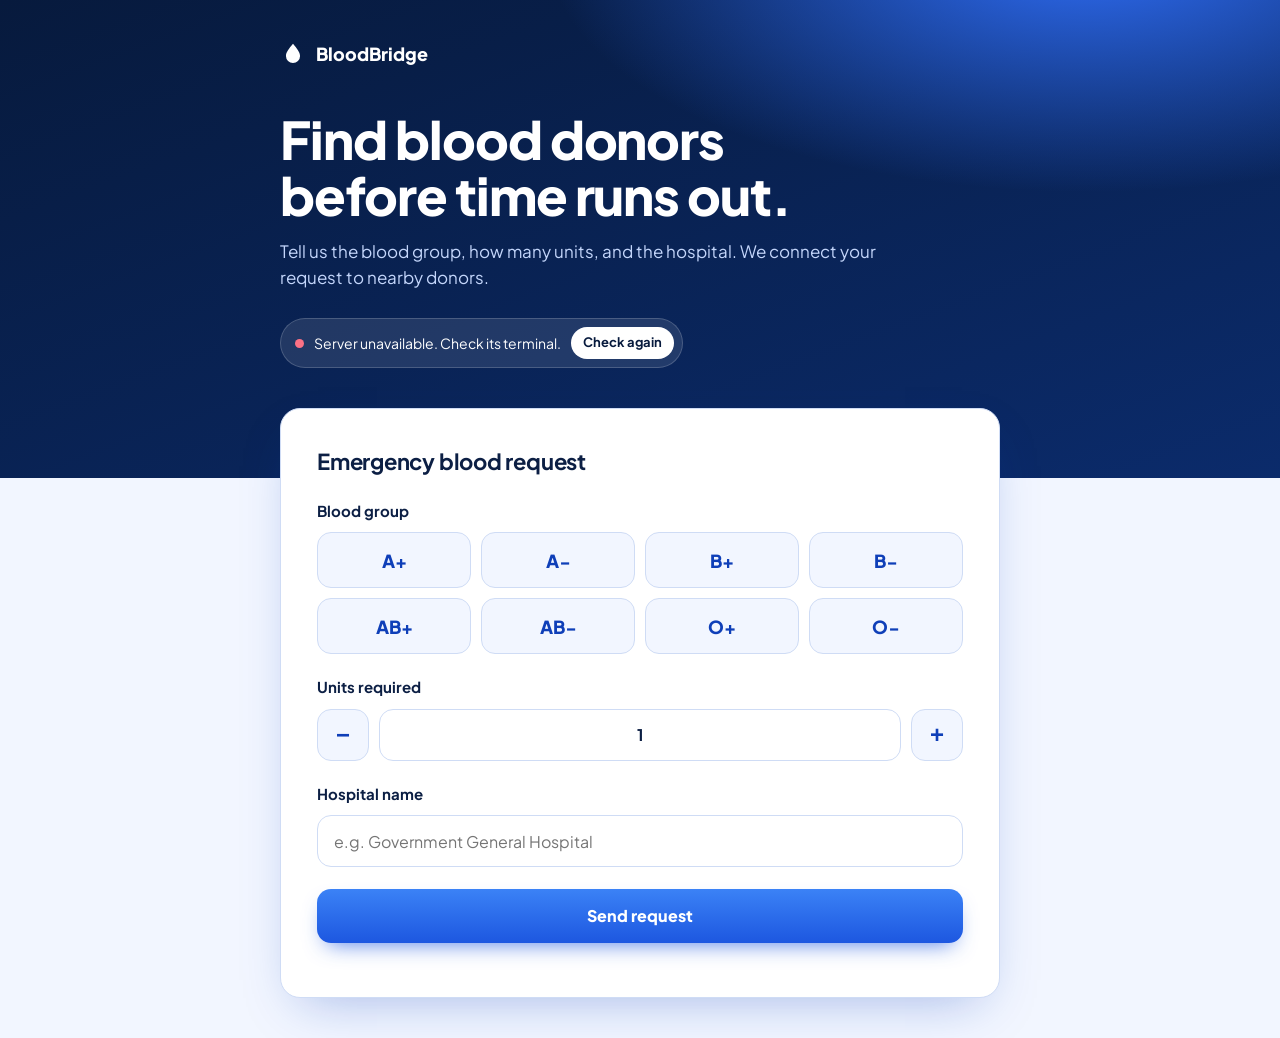
==== frontend/index.html @ 8cfb4775 "Initial BloodBridge project setup" ====
<!DOCTYPE html>
<html lang="en">
<head>
    <meta charset="UTF-8">
    <meta name="viewport" content="width=device-width, initial-scale=1.0">
    <title>BloodBridge</title>
    <link rel="preconnect" href="https://fonts.googleapis.com">
    <link rel="preconnect" href="https://fonts.gstatic.com" crossorigin>
    <link href="https://fonts.googleapis.com/css2?family=Plus+Jakarta+Sans:wght@400;500;700;800&display=swap" rel="stylesheet">
    <link rel="stylesheet" href="style.css">
</head>
<body>
    <header class="hero">
        <div class="hero-inner">
            <div class="brand">
                <svg class="logo" viewBox="0 0 24 24" aria-hidden="true">
                    <path d="M12 2.5c3.6 4.4 6.5 7.7 6.5 11.3a6.5 6.5 0 0 1-13 0C5.5 10.2 8.4 6.9 12 2.5z"/>
                </svg>
                <span>BloodBridge</span>
            </div>
            <h1>Find blood donors<br>before time runs out.</h1>
            <p>Tell us the blood group, how many units, and the hospital. We connect your request to nearby donors.</p>
            <div class="status" id="statusPill" data-state="checking">
                <span class="dot"></span>
                <span id="connection">Checking server…</span>
                <button type="button" id="checkButton" class="link-btn">Check again</button>
            </div>
        </div>
    </header>

    <main>
        <section class="panel" aria-labelledby="formTitle">
            <h2 id="formTitle">Emergency blood request</h2>

            <form id="requestForm" novalidate>
                <fieldset>
                    <legend>Blood group</legend>
                    <div class="groups" id="groups">
                        <input type="radio" name="bloodGroup" id="bg-Ap" value="A+" required><label for="bg-Ap">A+</label>
                        <input type="radio" name="bloodGroup" id="bg-An" value="A-"><label for="bg-An">A−</label>
                        <input type="radio" name="bloodGroup" id="bg-Bp" value="B+"><label for="bg-Bp">B+</label>
                        <input type="radio" name="bloodGroup" id="bg-Bn" value="B-"><label for="bg-Bn">B−</label>
                        <input type="radio" name="bloodGroup" id="bg-ABp" value="AB+"><label for="bg-ABp">AB+</label>
                        <input type="radio" name="bloodGroup" id="bg-ABn" value="AB-"><label for="bg-ABn">AB−</label>
                        <input type="radio" name="bloodGroup" id="bg-Op" value="O+"><label for="bg-Op">O+</label>
                        <input type="radio" name="bloodGroup" id="bg-On" value="O-"><label for="bg-On">O−</label>
                    </div>
                </fieldset>

                <div class="field">
                    <label for="units">Units required</label>
                    <div class="stepper">
                        <button type="button" id="minus" aria-label="Decrease units">−</button>
                        <input id="units" type="number" min="1" max="10" value="1" required>
                        <button type="button" id="plus" aria-label="Increase units">+</button>
                    </div>
                </div>

                <div class="field">
                    <label for="hospital">Hospital name</label>
                    <input id="hospital" class="text" type="text" placeholder="e.g. Government General Hospital" required>
                </div>

                <button type="submit" class="primary">Send request</button>
            </form>

            <p id="result" role="status" aria-live="polite"></p>
        </section>
    </main>

    <script src="app.js"></script>
</body>
</html>
---- frontend/style.css ----
:root {
    --navy: #071a3d;
    --blue-700: #0f3fb8;
    --blue-600: #1d57e0;
    --blue-500: #3b82f6;
    --blue-100: #e2ecff;
    --blue-50: #f2f6ff;
    --line: #cfdcf5;
    --ink: #0c1f44;
    --muted: #54688f;
    --ok: #0e9f6e;
    --bad: #d92d4b;
    --radius: 14px;
}

* { box-sizing: border-box; }

body {
    margin: 0;
    font-family: "Plus Jakarta Sans", system-ui, -apple-system, "Segoe UI", sans-serif;
    background: var(--blue-50);
    color: var(--ink);
    line-height: 1.5;
}

.hero {
    background:
        radial-gradient(900px 400px at 85% -10%, #2f6df6 0%, transparent 60%),
        linear-gradient(160deg, var(--navy) 0%, #0b2b6b 100%);
    color: #fff;
    padding: 40px 20px 110px;
}

.hero-inner { width: min(720px, 100%); margin: 0 auto; }

.brand {
    display: flex;
    align-items: center;
    gap: 10px;
    font-weight: 800;
    font-size: 18px;
    margin-bottom: 44px;
}

.logo { width: 26px; height: 26px; fill: #fff; }

.hero h1 {
    font-size: clamp(32px, 6vw, 52px);
    line-height: 1.08;
    letter-spacing: -0.02em;
    font-weight: 800;
    margin: 0 0 16px;
}

.hero p {
    max-width: 52ch;
    margin: 0 0 28px;
    color: #c4d6fb;
    font-size: 17px;
}

.status {
    display: inline-flex;
    align-items: center;
    gap: 10px;
    padding: 8px 8px 8px 14px;
    border-radius: 999px;
    background: rgba(255, 255, 255, .1);
    border: 1px solid rgba(255, 255, 255, .18);
    font-size: 14px;
}

.dot { width: 9px; height: 9px; border-radius: 50%; background: #fbbf24; }
.status[data-state="ok"] .dot { background: #34d399; }
.status[data-state="down"] .dot { background: #fb7185; }

.link-btn {
    border: 0;
    border-radius: 999px;
    padding: 6px 12px;
    font: inherit;
    font-size: 13px;
    font-weight: 700;
    color: var(--navy);
    background: #fff;
    cursor: pointer;
}
.link-btn:hover { background: var(--blue-100); }

main {
    width: min(720px, 92%);
    margin: -70px auto 40px;
}

.panel {
    background: #fff;
    border-radius: 20px;
    padding: clamp(20px, 5vw, 36px);
    box-shadow: 0 20px 50px -20px rgba(15, 63, 184, .35);
    border: 1px solid var(--line);
}

.panel h2 { margin: 0 0 22px; font-size: 22px; letter-spacing: -0.01em; }

fieldset { border: 0; padding: 0; margin: 0 0 22px; }

legend, .field > label {
    display: block;
    padding: 0;
    margin-bottom: 10px;
    font-weight: 700;
    font-size: 15px;
}

.groups {
    display: grid;
    grid-template-columns: repeat(4, 1fr);
    gap: 10px;
}

.groups input { position: absolute; opacity: 0; pointer-events: none; }

.groups label {
    display: grid;
    place-items: center;
    height: 56px;
    border: 1.5px solid var(--line);
    border-radius: var(--radius);
    background: var(--blue-50);
    font-weight: 800;
    font-size: 18px;
    color: var(--blue-700);
    cursor: pointer;
    transition: background .15s, border-color .15s, color .15s, transform .1s;
}

.groups label:hover { border-color: var(--blue-500); background: var(--blue-100); }
.groups input:checked + label {
    background: var(--blue-600);
    border-color: var(--blue-600);
    color: #fff;
    transform: translateY(-1px);
}
.groups input:focus-visible + label { outline: 3px solid var(--blue-500); outline-offset: 2px; }

.field { margin-bottom: 22px; }

.text, .stepper input {
    width: 100%;
    height: 52px;
    padding: 0 16px;
    border: 1.5px solid var(--line);
    border-radius: var(--radius);
    font: inherit;
    font-size: 16px;
    color: var(--ink);
    background: #fff;
}

.text:focus, .stepper input:focus {
    outline: none;
    border-color: var(--blue-500);
    box-shadow: 0 0 0 4px rgba(59, 130, 246, .2);
}

.stepper { display: flex; gap: 10px; }
.stepper input { text-align: center; font-weight: 700; -moz-appearance: textfield; }
.stepper input::-webkit-outer-spin-button,
.stepper input::-webkit-inner-spin-button { -webkit-appearance: none; margin: 0; }

.stepper button {
    flex: 0 0 52px;
    height: 52px;
    border: 1.5px solid var(--line);
    border-radius: var(--radius);
    background: var(--blue-50);
    color: var(--blue-700);
    font-size: 24px;
    font-weight: 700;
    cursor: pointer;
}
.stepper button:hover { background: var(--blue-100); border-color: var(--blue-500); }

.primary {
    width: 100%;
    height: 54px;
    border: 0;
    border-radius: var(--radius);
    background: linear-gradient(180deg, var(--blue-500), var(--blue-600));
    color: #fff;
    font: inherit;
    font-size: 16px;
    font-weight: 800;
    cursor: pointer;
    box-shadow: 0 10px 22px -10px rgba(29, 87, 224, .8);
    transition: transform .1s, filter .15s;
}
.primary:hover { filter: brightness(1.06); }
.primary:active { transform: translateY(1px); }

button:focus-visible { outline: 3px solid var(--blue-500); outline-offset: 2px; }

#connection, #result { overflow-wrap: anywhere; }

#result { margin: 18px 0 0; }
#result:not(:empty) {
    padding: 14px 16px;
    border-radius: var(--radius);
    background: var(--blue-100);
    border-left: 4px solid var(--blue-600);
}
#result.error { background: #fde8ec; border-left-color: var(--bad); color: #7a1226; }

@media (max-width: 480px) {
    .groups { grid-template-columns: repeat(4, 1fr); gap: 8px; }
    .groups label { height: 48px; font-size: 16px; }
    .hero { padding-bottom: 100px; }
}

@media (prefers-reduced-motion: reduce) {
    * { transition: none !important; }
}
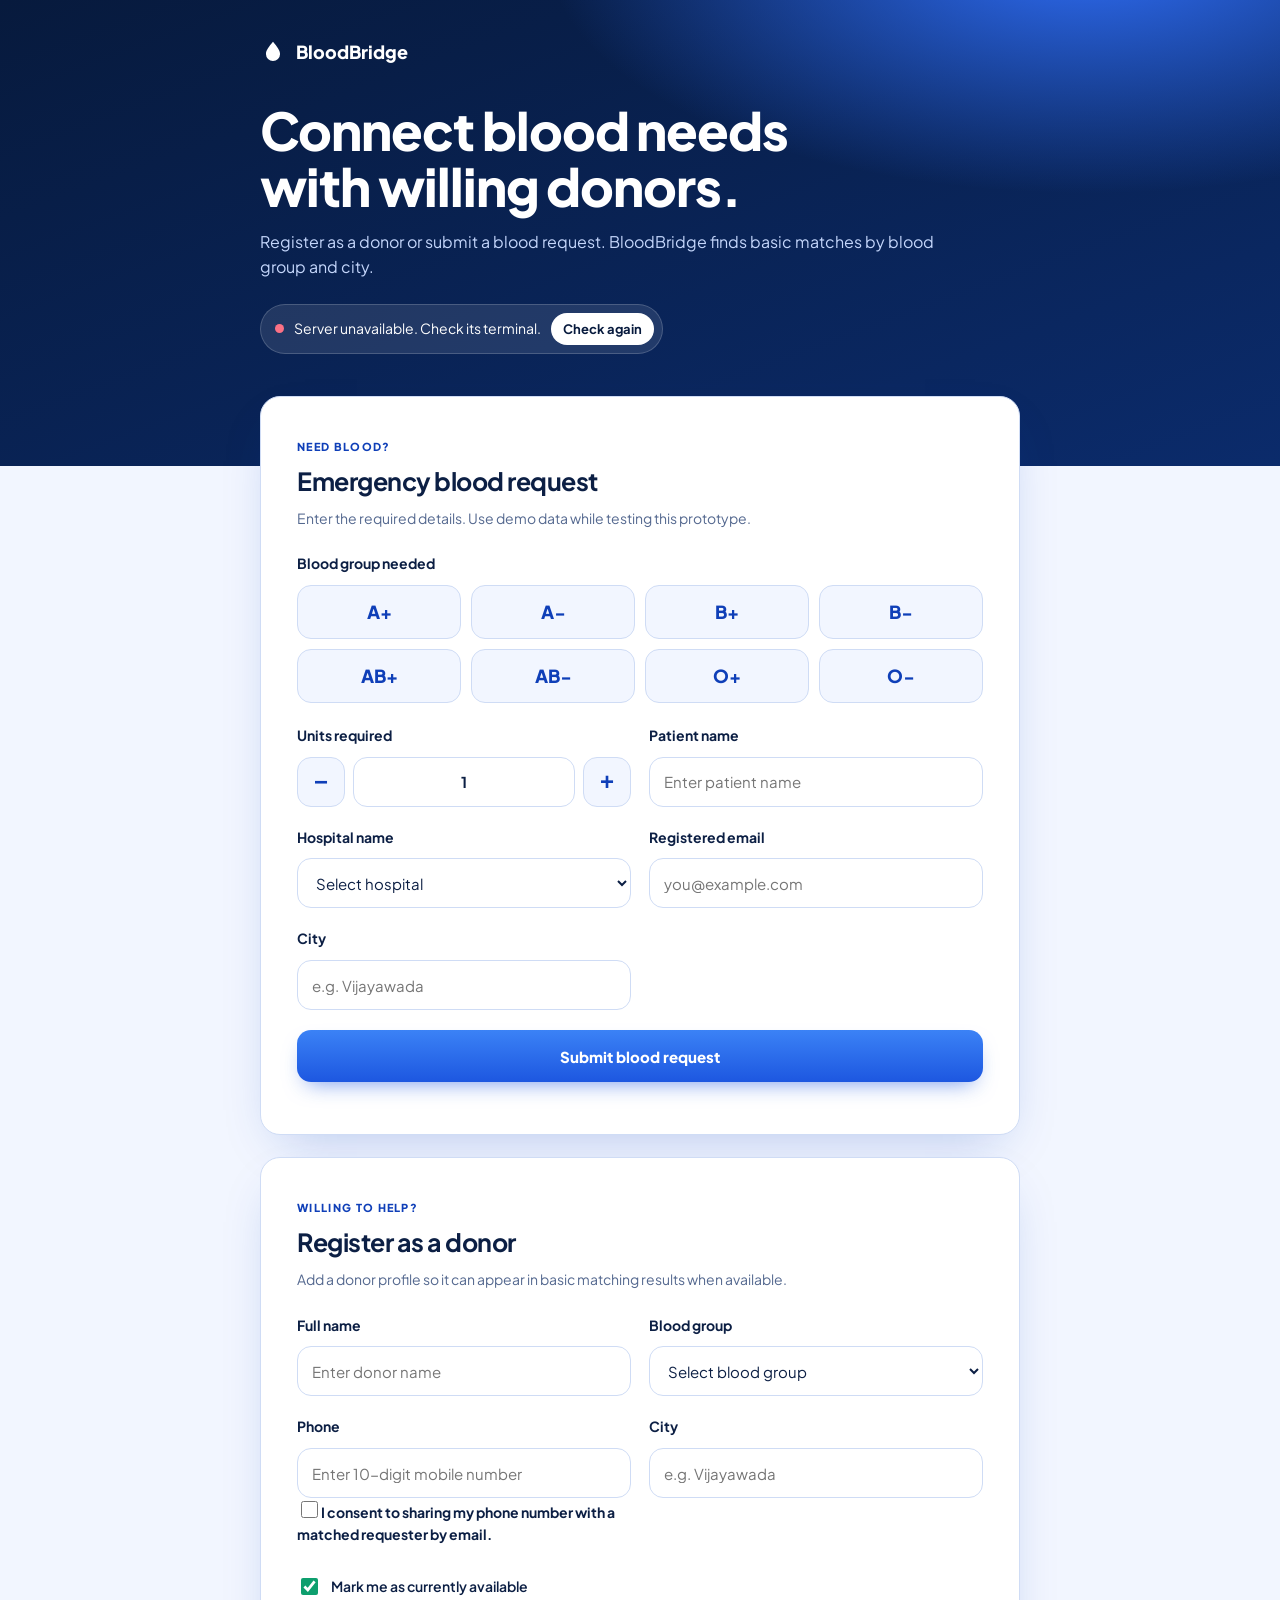
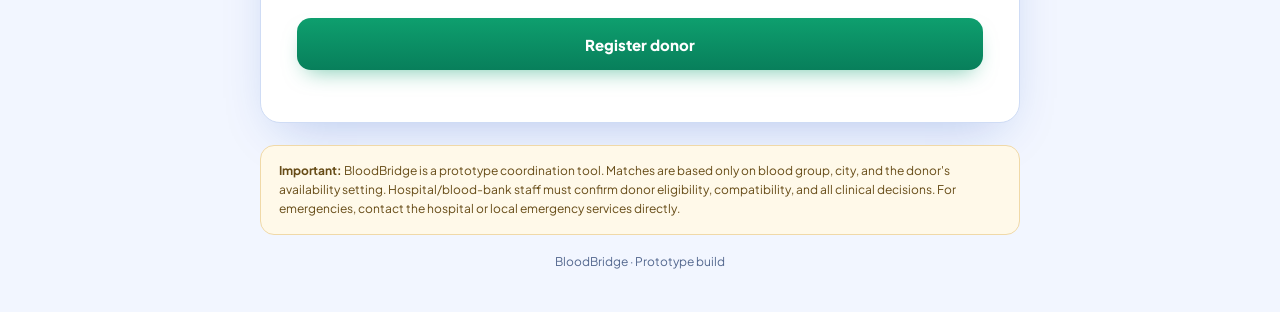
==== commit 02b33a26: "Connect frontend with backend and email notifications" ====
--- a/frontend/index.html
+++ b/frontend/index.html
@@ -3,10 +3,11 @@
 <head>
     <meta charset="UTF-8">
     <meta name="viewport" content="width=device-width, initial-scale=1.0">
+    <meta name="description" content="BloodBridge helps coordinate blood requests and donor registration.">
     <title>BloodBridge</title>
     <link rel="preconnect" href="https://fonts.googleapis.com">
     <link rel="preconnect" href="https://fonts.gstatic.com" crossorigin>
-    <link href="https://fonts.googleapis.com/css2?family=Plus+Jakarta+Sans:wght@400;500;700;800&display=swap" rel="stylesheet">
+    <link href="https://fonts.googleapis.com/css2?family=Plus+Jakarta+Sans:wght@400;500;600;700;800&display=swap" rel="stylesheet">
     <link rel="stylesheet" href="style.css">
 </head>
 <body>
@@ -18,8 +19,8 @@
                 </svg>
                 <span>BloodBridge</span>
             </div>
-            <h1>Find blood donors<br>before time runs out.</h1>
-            <p>Tell us the blood group, how many units, and the hospital. We connect your request to nearby donors.</p>
+            <h1>Connect blood needs<br>with willing donors.</h1>
+            <p>Register as a donor or submit a blood request. BloodBridge finds basic matches by blood group and city.</p>
             <div class="status" id="statusPill" data-state="checking">
                 <span class="dot"></span>
                 <span id="connection">Checking server…</span>
@@ -29,12 +30,16 @@
     </header>
 
     <main>
-        <section class="panel" aria-labelledby="formTitle">
-            <h2 id="formTitle">Emergency blood request</h2>
+        <section class="panel" aria-labelledby="requestTitle">
+            <div class="section-heading">
+                <span class="eyebrow">NEED BLOOD?</span>
+                <h2 id="requestTitle">Emergency blood request</h2>
+                <p>Enter the required details. Use demo data while testing this prototype.</p>
+            </div>
 
             <form id="requestForm" novalidate>
                 <fieldset>
-                    <legend>Blood group</legend>
+                    <legend>Blood group needed</legend>
                     <div class="groups" id="groups">
                         <input type="radio" name="bloodGroup" id="bg-Ap" value="A+" required><label for="bg-Ap">A+</label>
                         <input type="radio" name="bloodGroup" id="bg-An" value="A-"><label for="bg-An">A−</label>
@@ -47,25 +52,94 @@
                     </div>
                 </fieldset>
 
-                <div class="field">
-                    <label for="units">Units required</label>
-                    <div class="stepper">
-                        <button type="button" id="minus" aria-label="Decrease units">−</button>
-                        <input id="units" type="number" min="1" max="10" value="1" required>
-                        <button type="button" id="plus" aria-label="Increase units">+</button>
+                <div class="form-grid">
+                    <div class="field">
+                        <label for="units">Units required</label>
+                        <div class="stepper">
+                            <button type="button" id="minus" aria-label="Decrease units">−</button>
+                            <input id="units" type="number" min="1" max="10" value="1" required>
+                            <button type="button" id="plus" aria-label="Increase units">+</button>
+                        </div>
+                    </div>
+                    <div class="field">
+                        <label for="patientName">Patient name</label>
+                        <input id="patientName" class="text" type="text" maxlength="100" placeholder="Enter patient name" required>
+                    </div>
+                    <div class="field">
+                        <label for="hospital">Hospital name</label>
+                        <select id="hospital" class="text" required><option value="">Select hospital</option><option value="My hospital">My hospital (demo)</option></select>
+                    </div>
+                    <div class="field">
+                        <label for="patientEmail">Registered email</label>
+                        <input id="patientEmail" class="text" type="email" maxlength="254" placeholder="you@example.com" autocomplete="email" required>
+                    </div>
+                    <div class="field">
+                        <label for="city">City</label>
+                        <input id="city" class="text" type="text" maxlength="100" placeholder="e.g. Vijayawada" required>
                     </div>
                 </div>
 
-                <div class="field">
-                    <label for="hospital">Hospital name</label>
-                    <input id="hospital" class="text" type="text" placeholder="e.g. Government General Hospital" required>
+                <button type="submit" class="primary" id="requestSubmit">Submit blood request</button>
+            </form>
+            <p id="result" class="notice" role="status" aria-live="polite"></p>
+        </section>
+
+        <section class="panel" aria-labelledby="donorTitle">
+            <div class="section-heading">
+                <span class="eyebrow">WILLING TO HELP?</span>
+                <h2 id="donorTitle">Register as a donor</h2>
+                <p>Add a donor profile so it can appear in basic matching results when available.</p>
+            </div>
+
+            <form id="donorForm" novalidate>
+                <div class="form-grid">
+                    <div class="field">
+                        <label for="donorName">Full name</label>
+                        <input id="donorName" class="text" type="text" maxlength="100" placeholder="Enter donor name" required>
+                    </div>
+                    <div class="field">
+                        <label for="donorBloodGroup">Blood group</label>
+                        <select id="donorBloodGroup" class="text" required>
+                            <option value="">Select blood group</option>
+                            <option>A+</option><option>A-</option>
+                            <option>B+</option><option>B-</option>
+                            <option>AB+</option><option>AB-</option>
+                            <option>O+</option><option>O-</option>
+                        </select>
+                    </div>
+                    <div class="field">
+                        <label for="donorPhone">Phone</label>
+                        <input
+                            id="donorPhone"
+                            class="text"
+                            type="tel"
+                            maxlength="10"
+                            minlength="10"
+                            pattern="[6-9][0-9]{9}"
+                            placeholder="Enter 10-digit mobile number"
+                            title="Enter a valid 10-digit Indian mobile number"
+                            required
+                        >
+                        <label class="check-row" for="donorConsent"><input id="donorConsent" type="checkbox" required><span>I consent to sharing my phone number with a matched requester by email.</span></label>
+                    </div>
+                    <div class="field">
+                        <label for="donorCity">City</label>
+                        <input id="donorCity" class="text" type="text" maxlength="100" placeholder="e.g. Vijayawada" required>
+                    </div>
                 </div>
+                <label class="check-row" for="donorAvailable">
+                    <input id="donorAvailable" type="checkbox" checked>
+                    <span>Mark me as currently available</span>
+                </label>
+                <button type="submit" class="primary secondary-primary" id="donorSubmit">Register donor</button>
+            </form>
+            <p id="donorResult" class="notice" role="status" aria-live="polite"></p>
+        </section>
 
-                <button type="submit" class="primary">Send request</button>
-            </form>
-
-            <p id="result" role="status" aria-live="polite"></p>
+        <section class="safety-note">
+            <strong>Important:</strong> BloodBridge is a prototype coordination tool. Matches are based only on blood group, city, and the donor's availability setting. Hospital/blood-bank staff must confirm donor eligibility, compatibility, and all clinical decisions. For emergencies, contact the hospital or local emergency services directly.
         </section>
+        <footer>BloodBridge · Prototype build</footer>
     </main>
 
     <script src="app.js"></script>
--- a/frontend/style.css
+++ b/frontend/style.css
@@ -20,7 +20,7 @@
     font-family: "Plus Jakarta Sans", system-ui, -apple-system, "Segoe UI", sans-serif;
     background: var(--blue-50);
     color: var(--ink);
-    line-height: 1.5;
+    line-height: 1.55;
 }
 
 .hero {
@@ -28,10 +28,10 @@
         radial-gradient(900px 400px at 85% -10%, #2f6df6 0%, transparent 60%),
         linear-gradient(160deg, var(--navy) 0%, #0b2b6b 100%);
     color: #fff;
-    padding: 40px 20px 110px;
-}
-
-.hero-inner { width: min(720px, 100%); margin: 0 auto; }
+    padding: 38px 20px 112px;
+}
+
+.hero-inner { width: min(760px, 100%); margin: 0 auto; }
 
 .brand {
     display: flex;
@@ -39,7 +39,7 @@
     gap: 10px;
     font-weight: 800;
     font-size: 18px;
-    margin-bottom: 44px;
+    margin-bottom: 36px;
 }
 
 .logo { width: 26px; height: 26px; fill: #fff; }
@@ -53,15 +53,16 @@
 }
 
 .hero p {
-    max-width: 52ch;
-    margin: 0 0 28px;
+    max-width: 58ch;
+    margin: 0 0 24px;
     color: #c4d6fb;
-    font-size: 17px;
+    font-size: 16px;
 }
 
 .status {
     display: inline-flex;
     align-items: center;
+    flex-wrap: wrap;
     gap: 10px;
     padding: 8px 8px 8px 14px;
     border-radius: 999px;
@@ -87,43 +88,38 @@
 }
 .link-btn:hover { background: var(--blue-100); }
 
-main {
-    width: min(720px, 92%);
-    margin: -70px auto 40px;
-}
+main { width: min(760px, 92%); margin: -70px auto 36px; }
 
 .panel {
     background: #fff;
     border-radius: 20px;
     padding: clamp(20px, 5vw, 36px);
-    box-shadow: 0 20px 50px -20px rgba(15, 63, 184, .35);
+    box-shadow: 0 20px 50px -20px rgba(15, 63, 184, .28);
     border: 1px solid var(--line);
-}
-
-.panel h2 { margin: 0 0 22px; font-size: 22px; letter-spacing: -0.01em; }
+    margin-bottom: 22px;
+}
+
+.section-heading { margin-bottom: 24px; }
+.eyebrow {
+    display: inline-block;
+    color: var(--blue-700);
+    font-size: 11px;
+    font-weight: 800;
+    letter-spacing: .12em;
+    margin-bottom: 7px;
+}
+.panel h2 { margin: 0 0 7px; font-size: clamp(21px, 3vw, 25px); letter-spacing: -0.02em; }
+.section-heading p { margin: 0; color: var(--muted); font-size: 14px; }
 
 fieldset { border: 0; padding: 0; margin: 0 0 22px; }
-
-legend, .field > label {
-    display: block;
-    padding: 0;
-    margin-bottom: 10px;
-    font-weight: 700;
-    font-size: 15px;
-}
-
-.groups {
-    display: grid;
-    grid-template-columns: repeat(4, 1fr);
-    gap: 10px;
-}
-
+legend, .field > label { display: block; padding: 0; margin-bottom: 10px; font-weight: 700; font-size: 14px; }
+
+.groups { display: grid; grid-template-columns: repeat(4, 1fr); gap: 10px; }
 .groups input { position: absolute; opacity: 0; pointer-events: none; }
-
 .groups label {
     display: grid;
     place-items: center;
-    height: 56px;
+    min-height: 54px;
     border: 1.5px solid var(--line);
     border-radius: var(--radius);
     background: var(--blue-50);
@@ -133,44 +129,38 @@
     cursor: pointer;
     transition: background .15s, border-color .15s, color .15s, transform .1s;
 }
-
 .groups label:hover { border-color: var(--blue-500); background: var(--blue-100); }
-.groups input:checked + label {
-    background: var(--blue-600);
-    border-color: var(--blue-600);
-    color: #fff;
-    transform: translateY(-1px);
-}
+.groups input:checked + label { background: var(--blue-600); border-color: var(--blue-600); color: #fff; transform: translateY(-1px); }
 .groups input:focus-visible + label { outline: 3px solid var(--blue-500); outline-offset: 2px; }
 
-.field { margin-bottom: 22px; }
+.form-grid { display: grid; grid-template-columns: repeat(2, minmax(0, 1fr)); gap: 0 18px; }
+.field { margin-bottom: 20px; min-width: 0; }
 
 .text, .stepper input {
     width: 100%;
-    height: 52px;
-    padding: 0 16px;
+    min-width: 0;
+    height: 50px;
+    padding: 0 14px;
     border: 1.5px solid var(--line);
     border-radius: var(--radius);
     font: inherit;
-    font-size: 16px;
+    font-size: 15px;
     color: var(--ink);
     background: #fff;
 }
-
 .text:focus, .stepper input:focus {
     outline: none;
     border-color: var(--blue-500);
-    box-shadow: 0 0 0 4px rgba(59, 130, 246, .2);
-}
-
-.stepper { display: flex; gap: 10px; }
+    box-shadow: 0 0 0 4px rgba(59, 130, 246, .16);
+}
+.field-help { display: block; margin-top: 6px; color: var(--muted); font-size: 12px; }
+
+.stepper { display: flex; gap: 8px; }
 .stepper input { text-align: center; font-weight: 700; -moz-appearance: textfield; }
-.stepper input::-webkit-outer-spin-button,
-.stepper input::-webkit-inner-spin-button { -webkit-appearance: none; margin: 0; }
-
+.stepper input::-webkit-outer-spin-button, .stepper input::-webkit-inner-spin-button { -webkit-appearance: none; margin: 0; }
 .stepper button {
-    flex: 0 0 52px;
-    height: 52px;
+    flex: 0 0 48px;
+    height: 50px;
     border: 1.5px solid var(--line);
     border-radius: var(--radius);
     background: var(--blue-50);
@@ -183,40 +173,58 @@
 
 .primary {
     width: 100%;
-    height: 54px;
+    min-height: 52px;
     border: 0;
     border-radius: var(--radius);
     background: linear-gradient(180deg, var(--blue-500), var(--blue-600));
     color: #fff;
     font: inherit;
-    font-size: 16px;
-    font-weight: 800;
-    cursor: pointer;
-    box-shadow: 0 10px 22px -10px rgba(29, 87, 224, .8);
+    font-size: 15px;
+    font-weight: 800;
+    cursor: pointer;
+    box-shadow: 0 10px 22px -10px rgba(29, 87, 224, .65);
     transition: transform .1s, filter .15s;
 }
 .primary:hover { filter: brightness(1.06); }
 .primary:active { transform: translateY(1px); }
+.primary:disabled { opacity: .65; cursor: wait; }
+.secondary-primary { background: linear-gradient(180deg, #0e9f6e, #087f5b); box-shadow: 0 10px 22px -10px rgba(14, 159, 110, .6); }
 
 button:focus-visible { outline: 3px solid var(--blue-500); outline-offset: 2px; }
 
-#connection, #result { overflow-wrap: anywhere; }
-
-#result { margin: 18px 0 0; }
-#result:not(:empty) {
-    padding: 14px 16px;
-    border-radius: var(--radius);
-    background: var(--blue-100);
-    border-left: 4px solid var(--blue-600);
-}
-#result.error { background: #fde8ec; border-left-color: var(--bad); color: #7a1226; }
-
-@media (max-width: 480px) {
-    .groups { grid-template-columns: repeat(4, 1fr); gap: 8px; }
-    .groups label { height: 48px; font-size: 16px; }
-    .hero { padding-bottom: 100px; }
-}
-
-@media (prefers-reduced-motion: reduce) {
-    * { transition: none !important; }
-}
+.notice { overflow-wrap: anywhere; margin: 16px 0 0; }
+.notice:not(:empty) { padding: 12px 14px; border-radius: 12px; background: var(--blue-100); border-left: 4px solid var(--blue-600); }
+.notice.success { background: #e7f8f0; border-left-color: var(--ok); color: #075b41; }
+.notice.error { background: #fde8ec; border-left-color: var(--bad); color: #7a1226; }
+
+.matches { margin-top: 22px; }
+.matches:empty { display: none; }
+.matches h3 { margin: 0 0 8px; font-size: 19px; }
+.match-summary { color: var(--muted); margin: 0 0 14px; }
+.match-list { display: grid; grid-template-columns: repeat(2, minmax(0, 1fr)); gap: 12px; }
+.match-card { border: 1px solid var(--line); border-radius: 14px; padding: 16px; background: #fbfcff; }
+.match-card-top { display: flex; align-items: start; justify-content: space-between; gap: 10px; }
+.match-card h4 { margin: 0; font-size: 15px; overflow-wrap: anywhere; }
+.blood-badge { display: inline-flex; align-items: center; justify-content: center; padding: 4px 8px; border-radius: 8px; background: var(--blue-100); color: var(--blue-700); font-size: 12px; font-weight: 800; white-space: nowrap; }
+.match-city { margin: 8px 0 5px; color: var(--muted); font-size: 13px; }
+.match-reason { margin: 0; font-size: 12px; }
+.empty-state { border: 1px dashed var(--line); border-radius: 12px; padding: 16px; color: var(--muted); }
+.disclaimer { margin: 14px 0 0; color: var(--muted); font-size: 12px; }
+
+.check-row { display: flex; align-items: center; gap: 10px; margin: 0 0 20px; font-size: 14px; font-weight: 600; }
+.check-row input { width: 17px; height: 17px; accent-color: var(--ok); }
+
+.safety-note { padding: 16px 18px; border: 1px solid #f0d9a8; border-radius: 14px; background: #fff9e9; color: #664b16; font-size: 12px; }
+footer { padding: 18px 0 4px; text-align: center; color: var(--muted); font-size: 12px; }
+
+@media (max-width: 560px) {
+    .hero { padding: 30px 18px 100px; }
+    .brand { margin-bottom: 28px; }
+    main { width: 94%; }
+    .form-grid, .match-list { grid-template-columns: 1fr; }
+    .groups { gap: 7px; }
+    .groups label { min-height: 48px; font-size: 16px; }
+    .panel { border-radius: 16px; }
+}
+
+@media (prefers-reduced-motion: reduce) { * { transition: none !important; } }
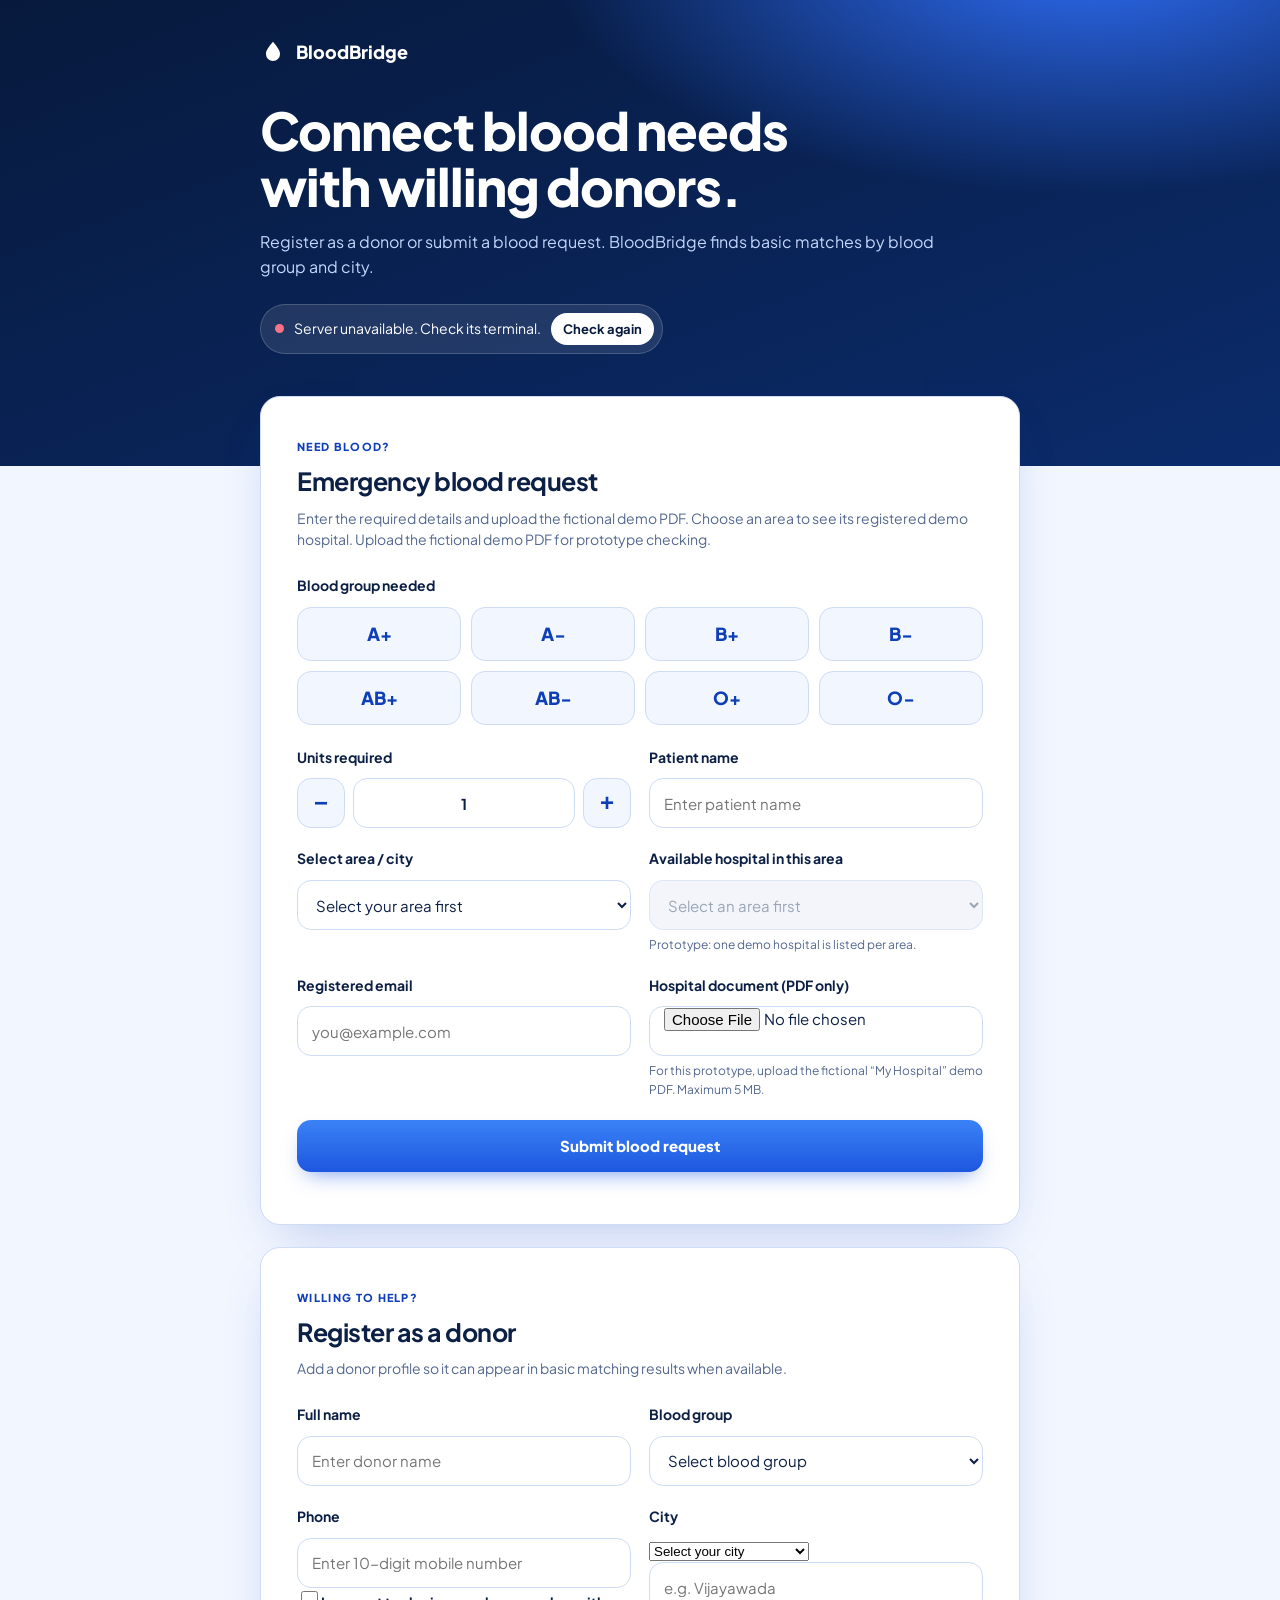
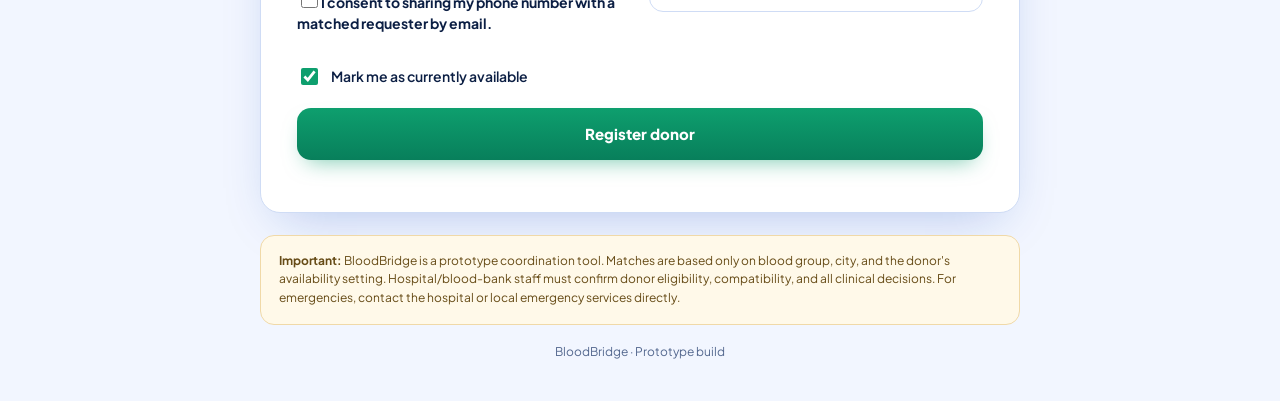
==== commit a7f5b4ba: "Update BloodBridge v0.7 email and donor features" ====
--- a/frontend/index.html
+++ b/frontend/index.html
@@ -34,7 +34,7 @@
             <div class="section-heading">
                 <span class="eyebrow">NEED BLOOD?</span>
                 <h2 id="requestTitle">Emergency blood request</h2>
-                <p>Enter the required details. Use demo data while testing this prototype.</p>
+                <p>Enter the required details and upload the fictional demo PDF. Choose an area to see its registered demo hospital. Upload the fictional demo PDF for prototype checking.</p>
             </div>
 
             <form id="requestForm" novalidate>
@@ -66,16 +66,29 @@
                         <input id="patientName" class="text" type="text" maxlength="100" placeholder="Enter patient name" required>
                     </div>
                     <div class="field">
-                        <label for="hospital">Hospital name</label>
-                        <select id="hospital" class="text" required><option value="">Select hospital</option><option value="My hospital">My hospital (demo)</option></select>
+                        <label for="city">Select area / city</label>
+                        <select id="city" class="text" required>
+                            <option value="">Select your area first</option>
+                            <option value="Visakhapatnam">Visakhapatnam</option>
+                            <option value="Vijayawada">Vijayawada</option>
+                            <option value="Hyderabad">Hyderabad</option>
+                        </select>
+                    </div>
+                    <div class="field">
+                        <label for="hospital">Available hospital in this area</label>
+                        <select id="hospital" class="text" required disabled>
+                            <option value="">Select an area first</option>
+                        </select>
+                        <small class="field-help">Prototype: one demo hospital is listed per area.</small>
                     </div>
                     <div class="field">
                         <label for="patientEmail">Registered email</label>
                         <input id="patientEmail" class="text" type="email" maxlength="254" placeholder="you@example.com" autocomplete="email" required>
                     </div>
-                    <div class="field">
-                        <label for="city">City</label>
-                        <input id="city" class="text" type="text" maxlength="100" placeholder="e.g. Vijayawada" required>
+                    <div class="field document-field">
+                        <label for="hospitalDocument">Hospital document (PDF only)</label>
+                        <input id="hospitalDocument" class="text" type="file" accept="application/pdf,.pdf" required>
+                        <small class="field-help">For this prototype, upload the fictional “My Hospital” demo PDF. Maximum 5 MB.</small>
                     </div>
                 </div>
 
@@ -123,7 +136,15 @@
                         <label class="check-row" for="donorConsent"><input id="donorConsent" type="checkbox" required><span>I consent to sharing my phone number with a matched requester by email.</span></label>
                     </div>
                     <div class="field">
-                        <label for="donorCity">City</label>
+                        
+                    <label for="donorCity">City</label>
+                    <select id="donorCity" name="city" required>
+                    <option value="">Select your city</option>
+                    <option value="Visakhapatnam">Visakhapatnam (Vizag)</option>
+                    <option value="Vijayawada">Vijayawada</option>
+                    <option value="Hyderabad">Hyderabad</option>
+                    </select>
+
                         <input id="donorCity" class="text" type="text" maxlength="100" placeholder="e.g. Vijayawada" required>
                     </div>
                 </div>
--- a/frontend/style.css
+++ b/frontend/style.css
@@ -228,3 +228,10 @@
 }
 
 @media (prefers-reduced-motion: reduce) { * { transition: none !important; } }
+
+/* Area-dependent hospital selector */
+.text:disabled {
+    background: #eef2f8;
+    color: #718096;
+    cursor: not-allowed;
+}
